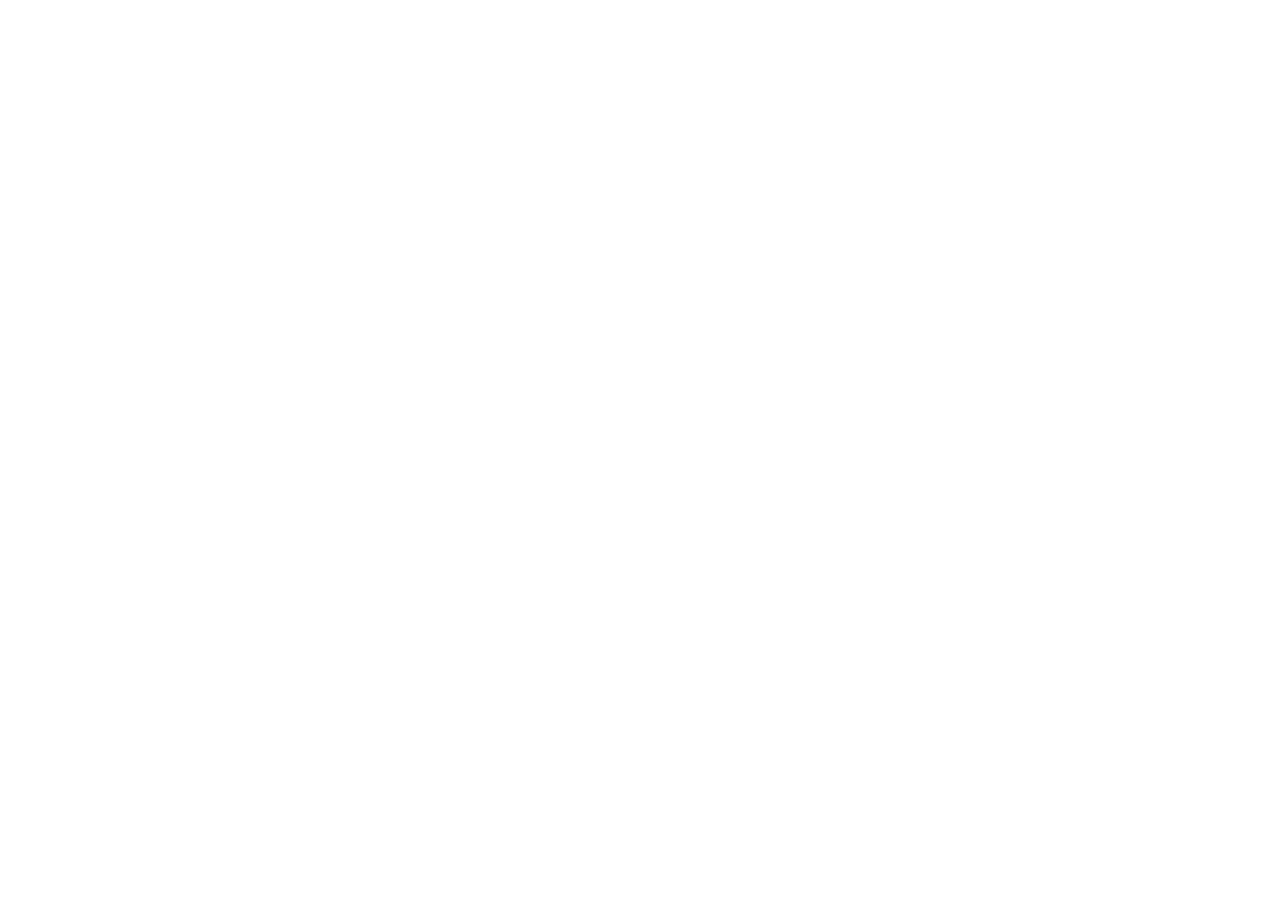
==== external/gamedayAnalytics/index.html @ d35e4c06 "Yahtzee Cleanup" ====
<!DOCTYPE html>
<html lang="en">
<head>
    <meta charset="UTF-8">
    <meta http-equiv="X-UA-Compatible" content="IE=edge">
    <meta name="viewport" content="width=device-width, initial-scale=1.0">
    <title>Document</title>
</head>
<body>
    
</body>
</html>
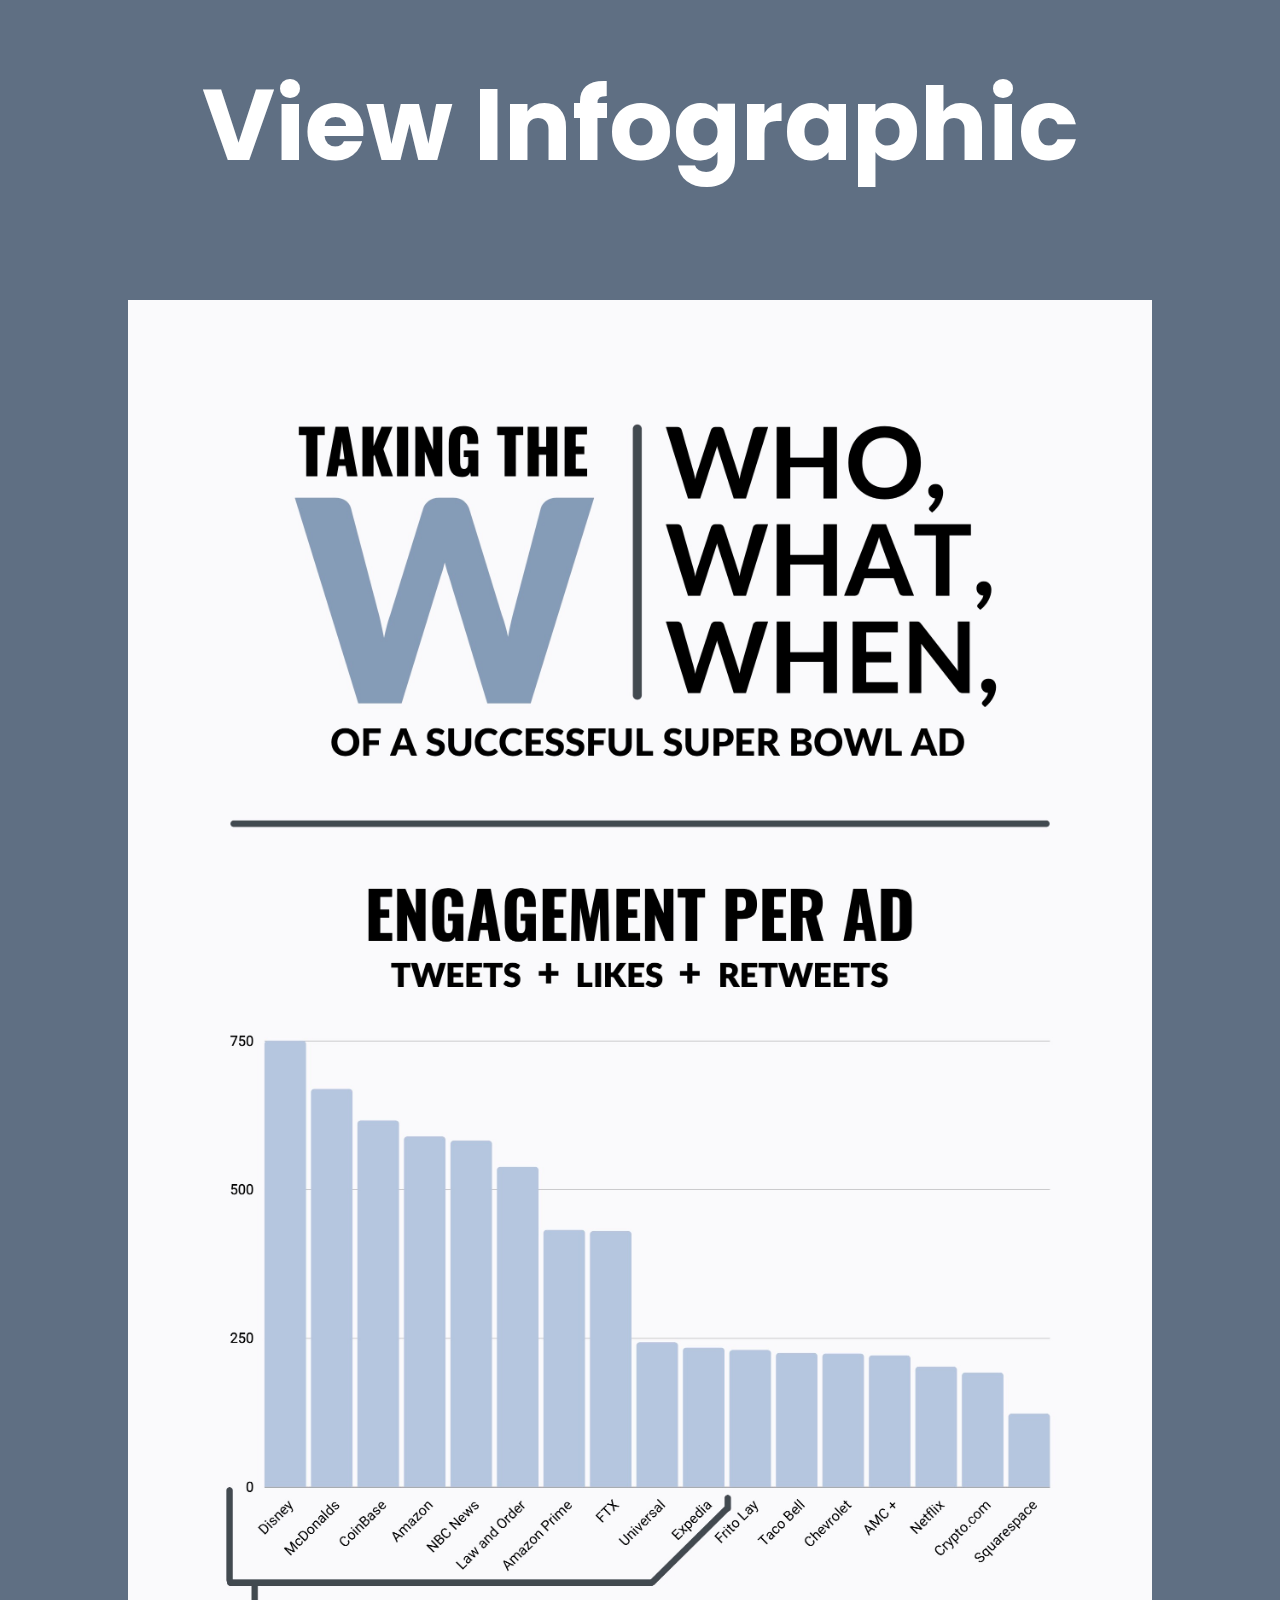
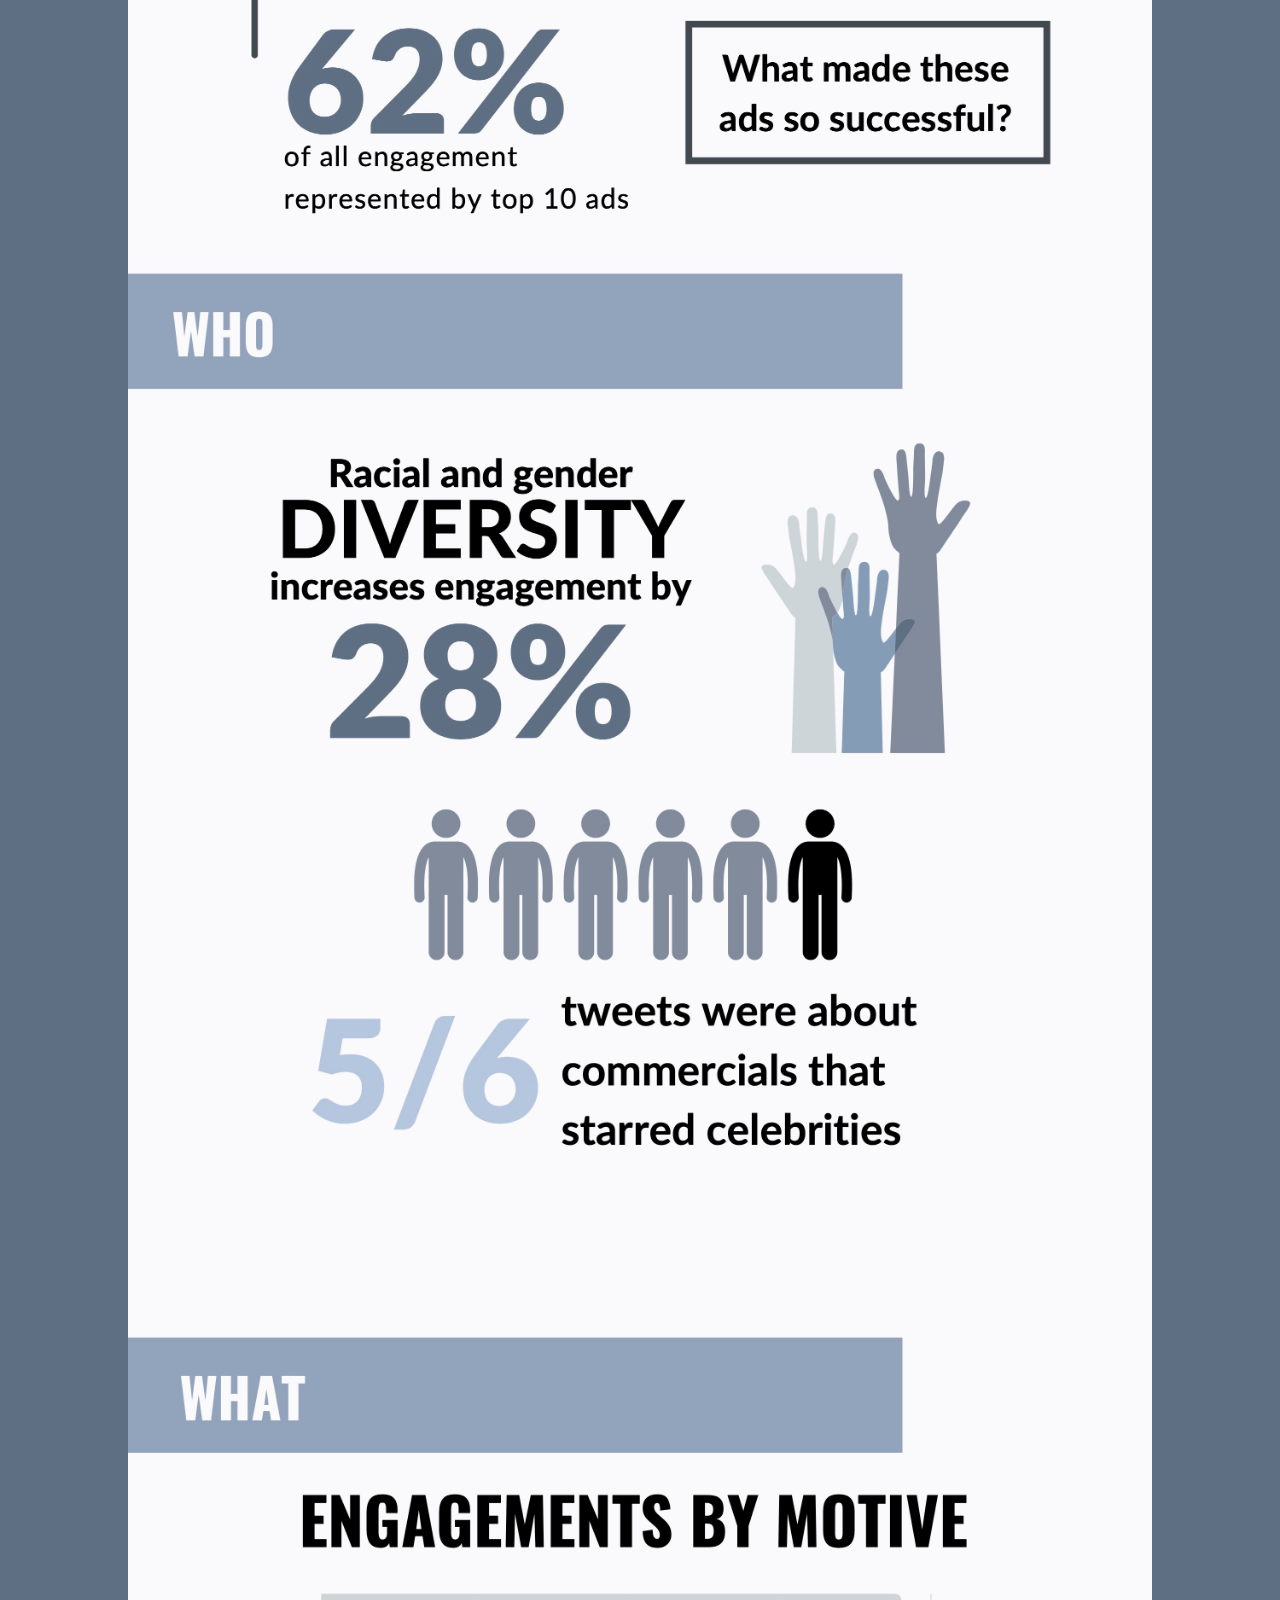
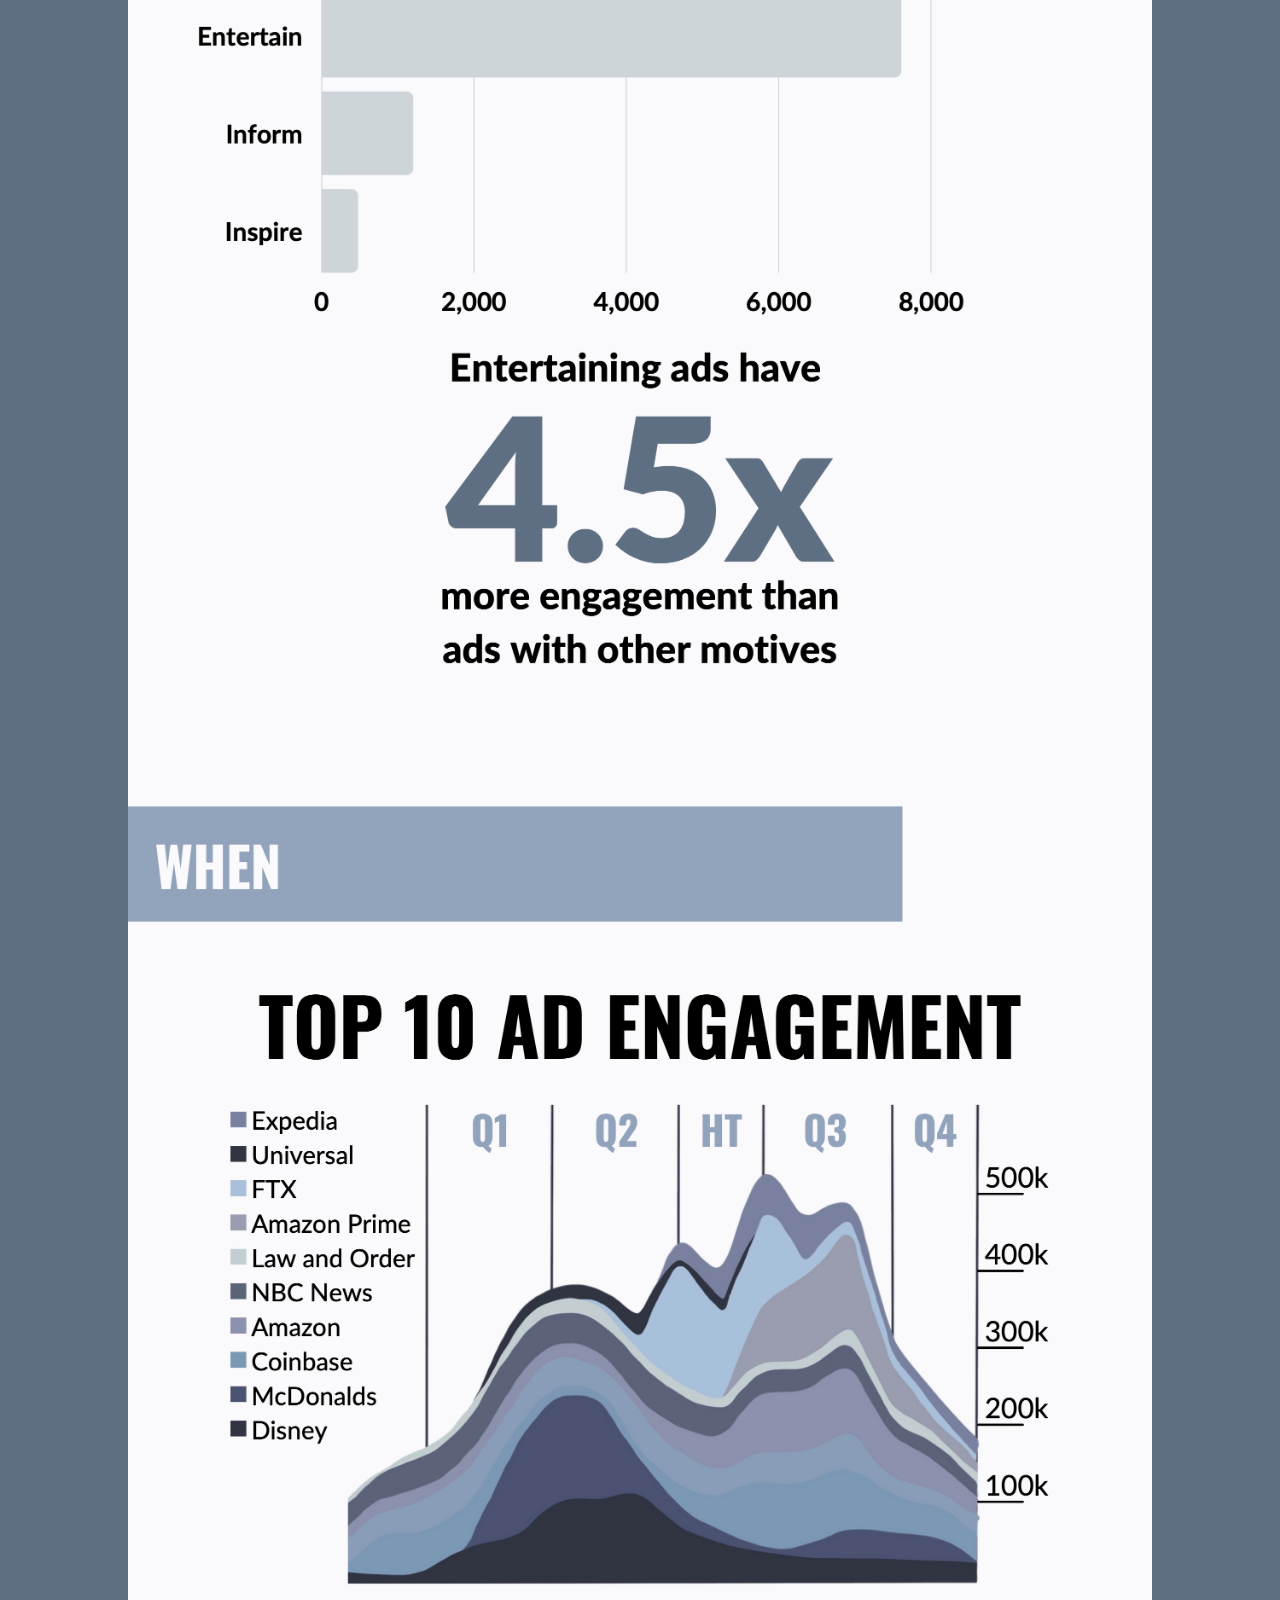
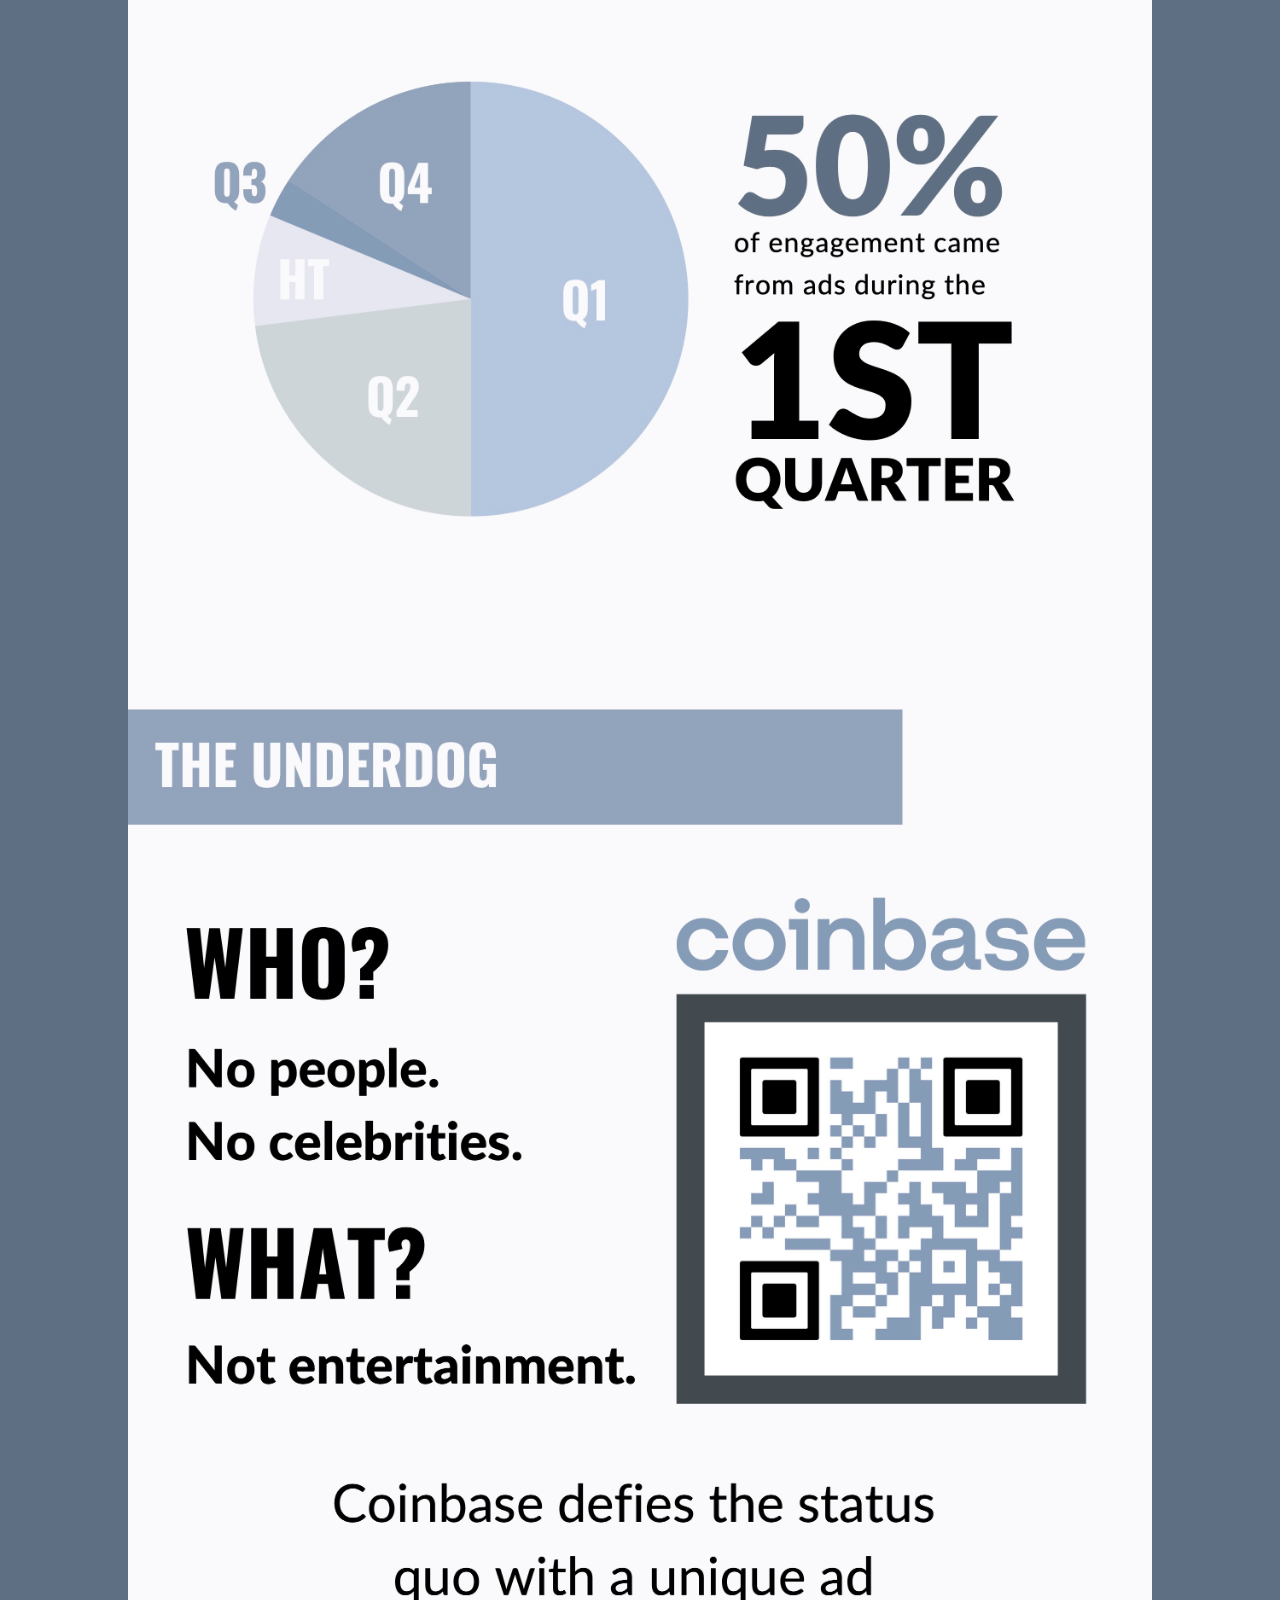
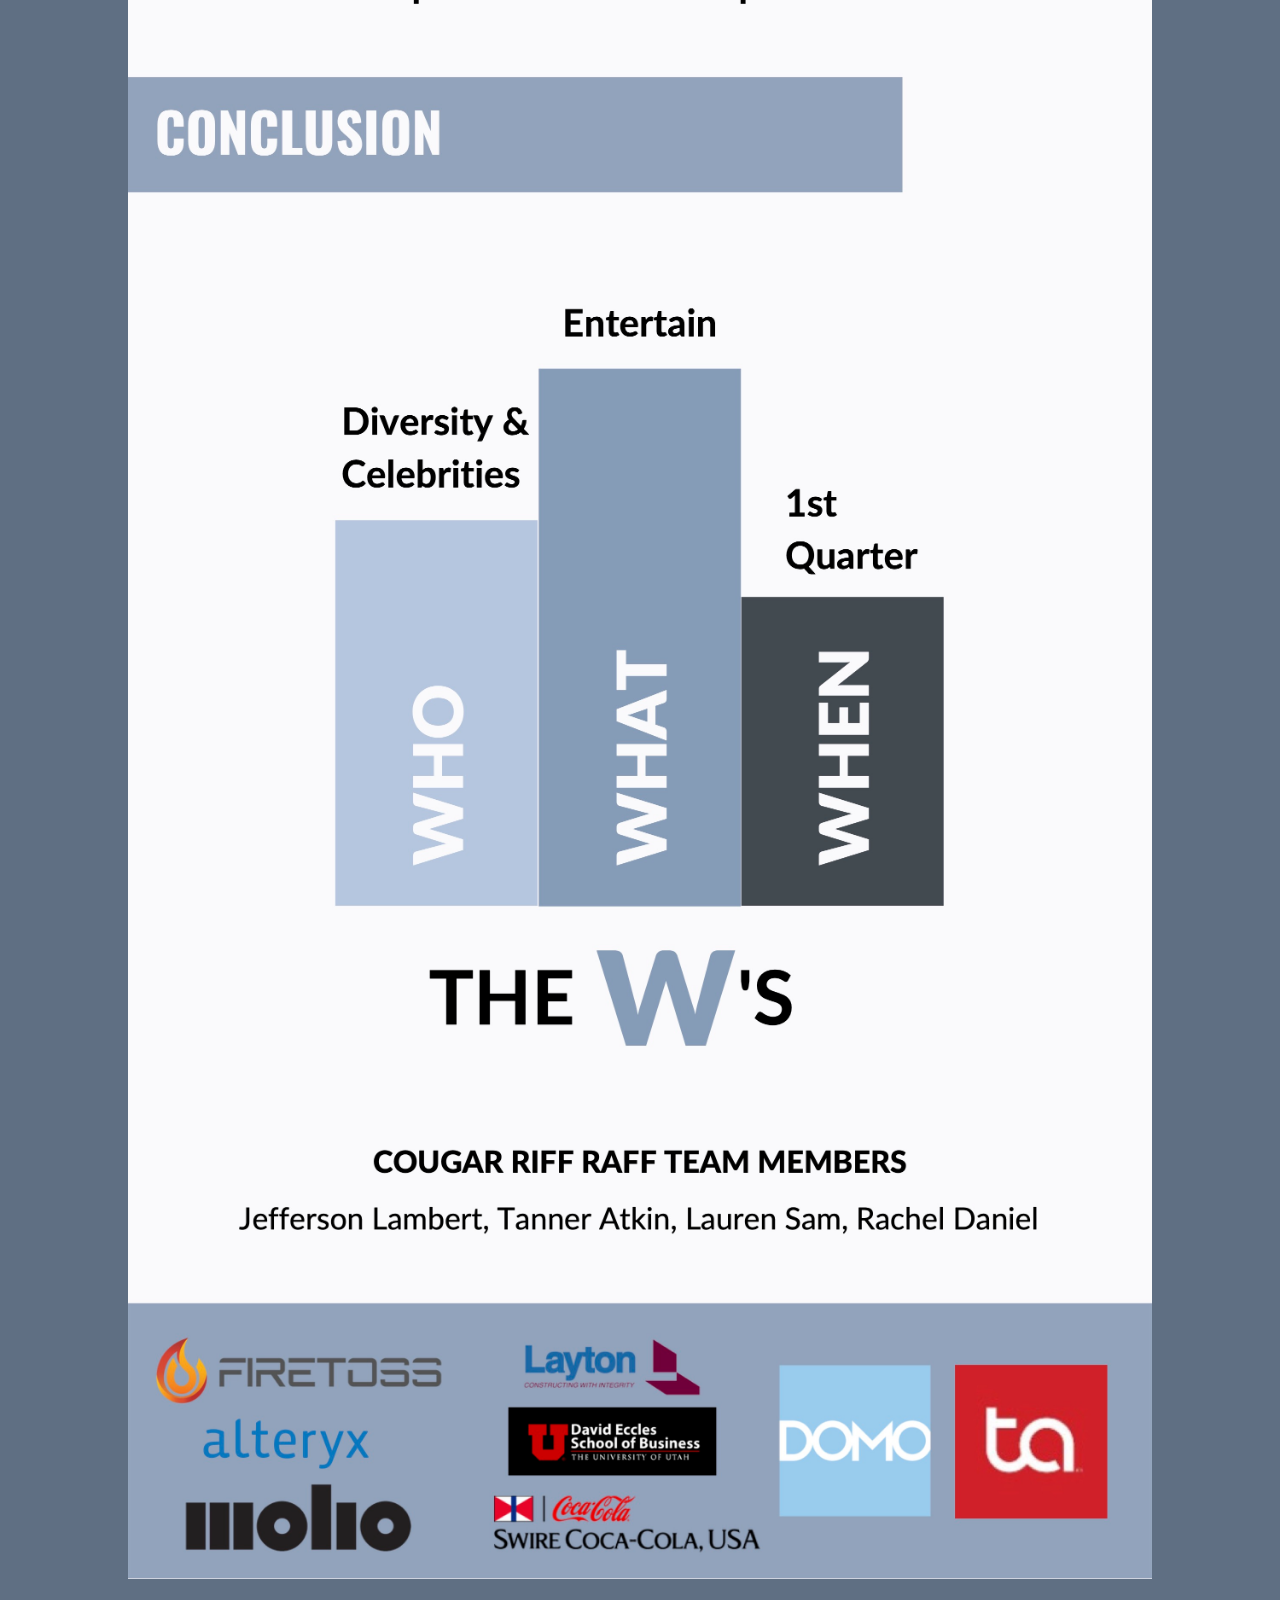
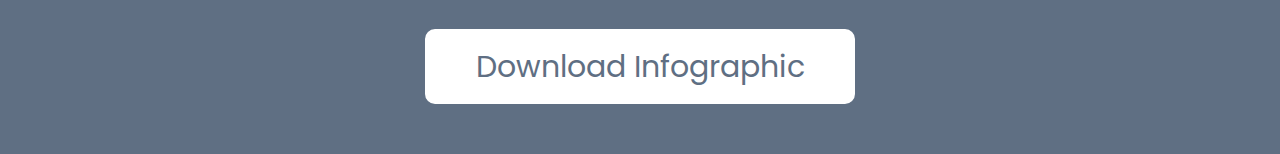
==== commit 1e9d7cc4: "External Pages Somewhat Working" ====
--- a/external/gamedayAnalytics/index.html
+++ b/external/gamedayAnalytics/index.html
@@ -4,9 +4,67 @@
     <meta charset="UTF-8">
     <meta http-equiv="X-UA-Compatible" content="IE=edge">
     <meta name="viewport" content="width=device-width, initial-scale=1.0">
-    <title>Document</title>
+    <title>Gameday Data Analytics Challenge</title>
+    <link rel="icon" href="../../root/images/favicon.png">
+    <!-- Google Fonts -->
+    <link rel="stylesheet" href="https://fonts.googleapis.com/icon?family=Material+Icons">
+    <link rel="preconnect" href="https://fonts.gstatic.com" crossorigin>
+    <link href="https://fonts.googleapis.com/css2?family=Poppins:wght@500;800&display=swap" rel="stylesheet">
+    <style>
+        html{
+            background-color: #5F6F83;
+        }
+        body{
+            margin: 0px;
+        }
+        h1, a{
+            font-family: 'Poppins', sans-serif;
+        }
+        .infographic{
+            width: 80%;
+            display: block;
+            margin: auto;
+        }
+        h1{
+            margin: 50px auto 100px auto;
+            text-align: center;
+            font-size: 100px;
+            color: white;
+        }
+        a{
+            display: block;
+            width: 400px;
+            height: 45px;
+            font-size: 30px;
+            padding: 10px;
+            background-color: white;
+            color: #5F6F83;
+            border-radius: 10px;
+            text-align: center;
+            text-decoration: none;
+            margin: 50px auto;
+            border: 5px solid white;
+            transition: 0.3s;
+        }
+        a:hover{
+            border: 5px solid white;
+            background-color: #5F6F83;
+            color: white;
+        }
+
+        /* MOBILE */
+        @media only screen and (max-width: 1000px) {
+        h1{
+            font-size: 60px;
+        }
+        }
+    </style>
 </head>
 <body>
-    
+    <h1>View Infographic</h1>
+    <img class="infographic" src="infographic.jpg">
+    <img class="infographic"  src="infographic2.jpg">
+    <img class="infographic"  src="infographic3.jpg">
+    <a class="button" href="infographic.pdf" download target="_blank">Download Infographic</a>
 </body>
 </html>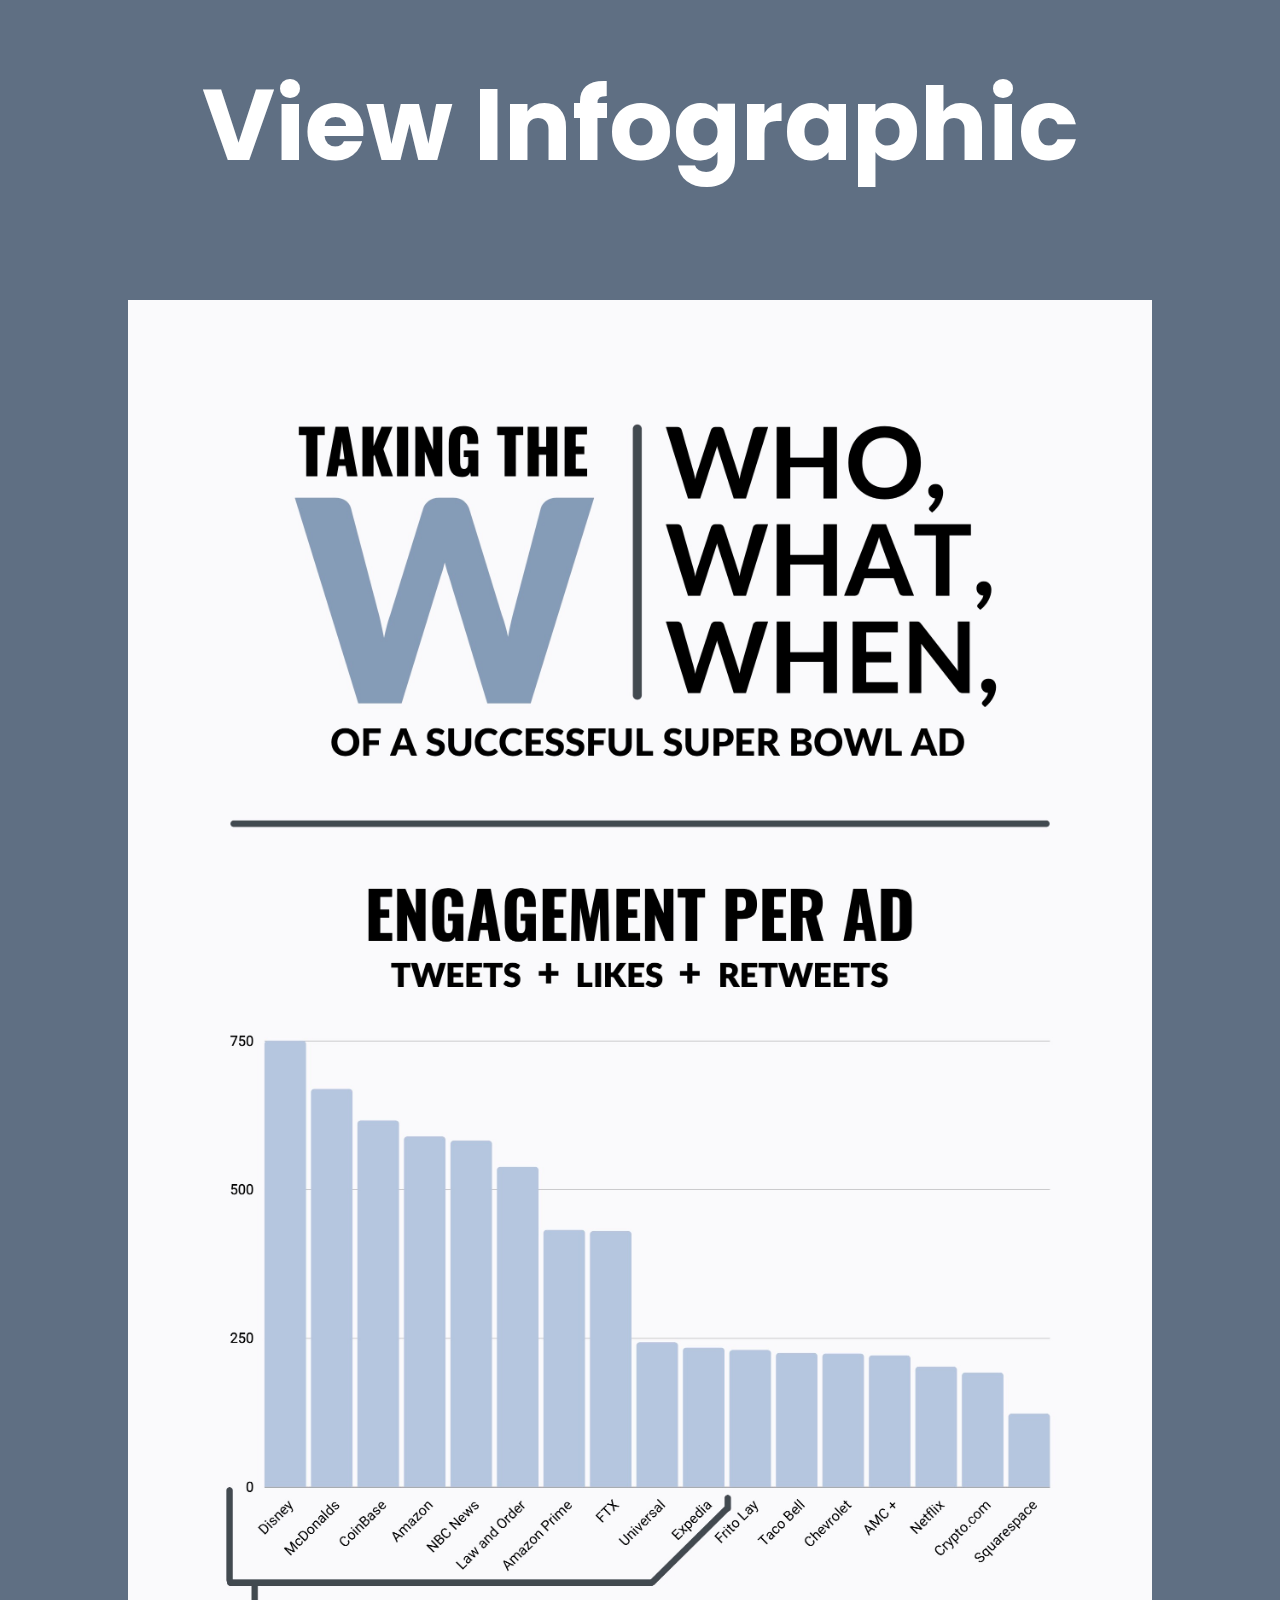
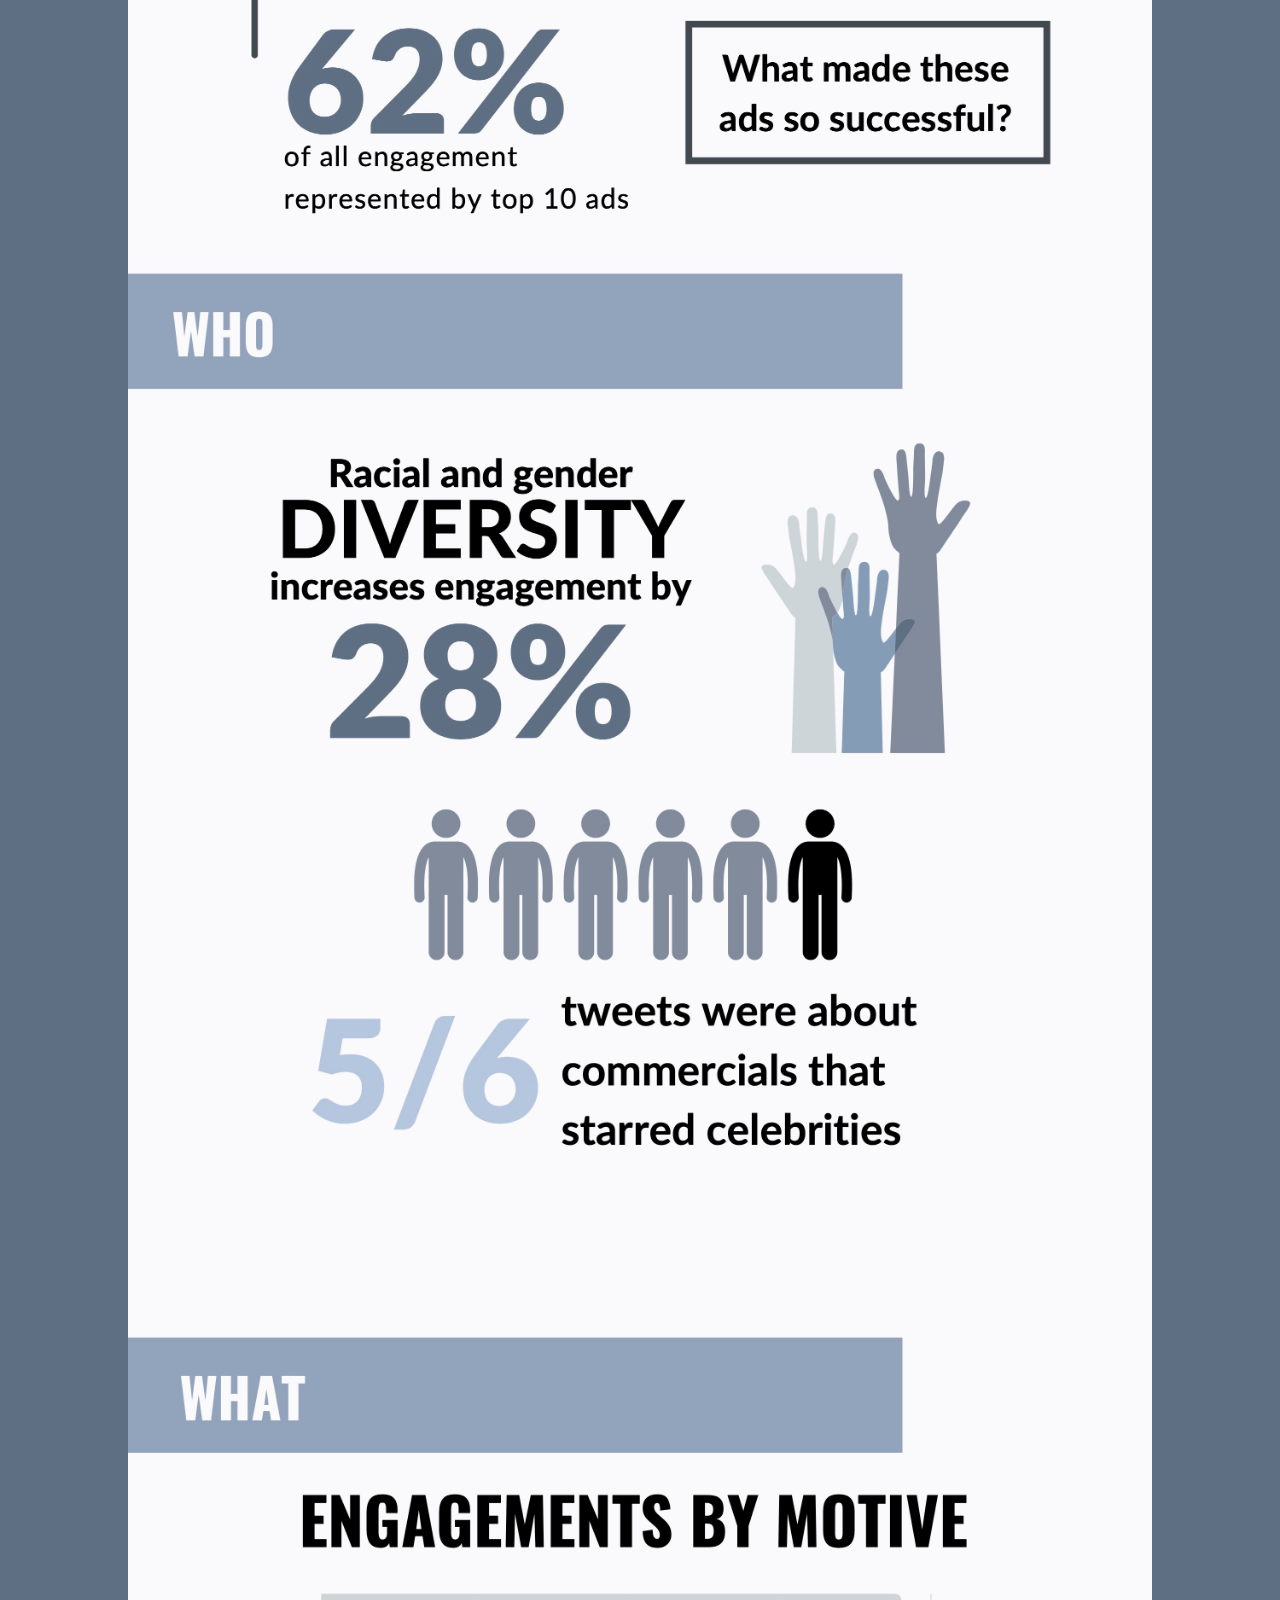
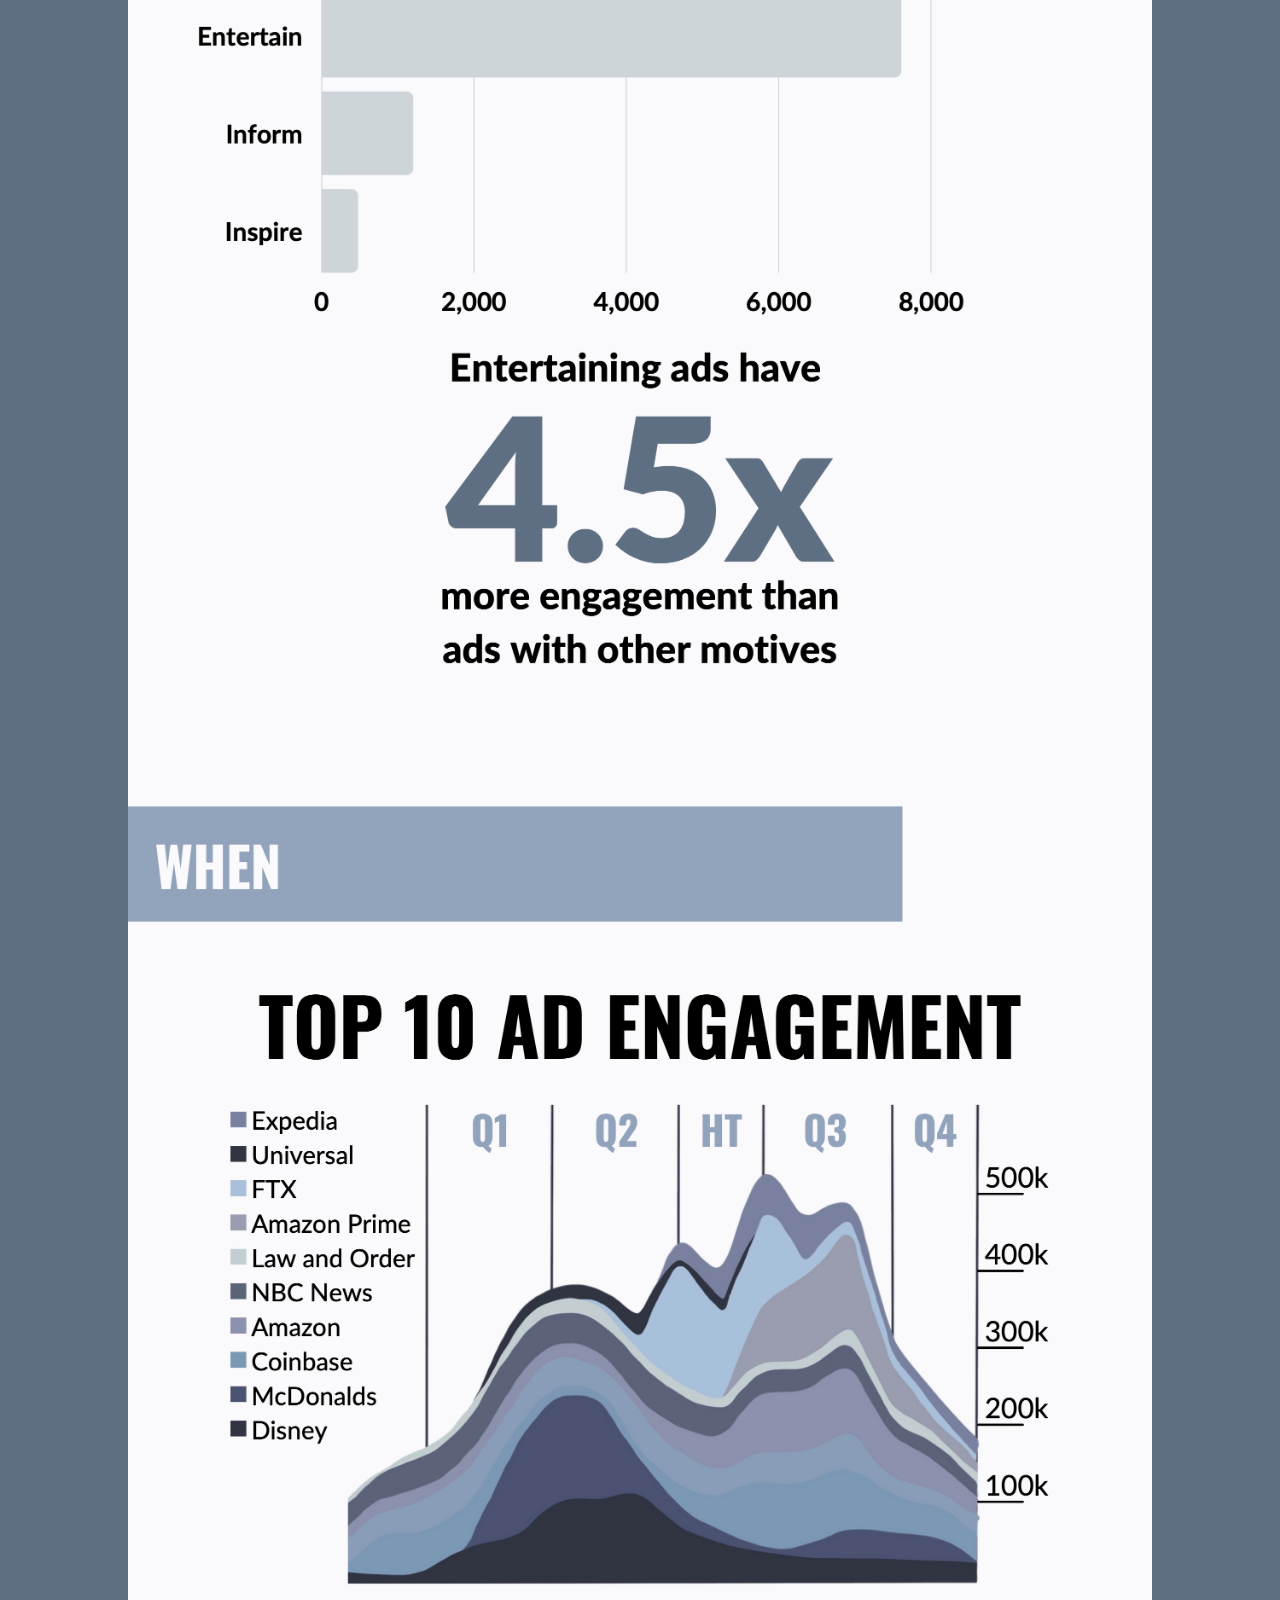
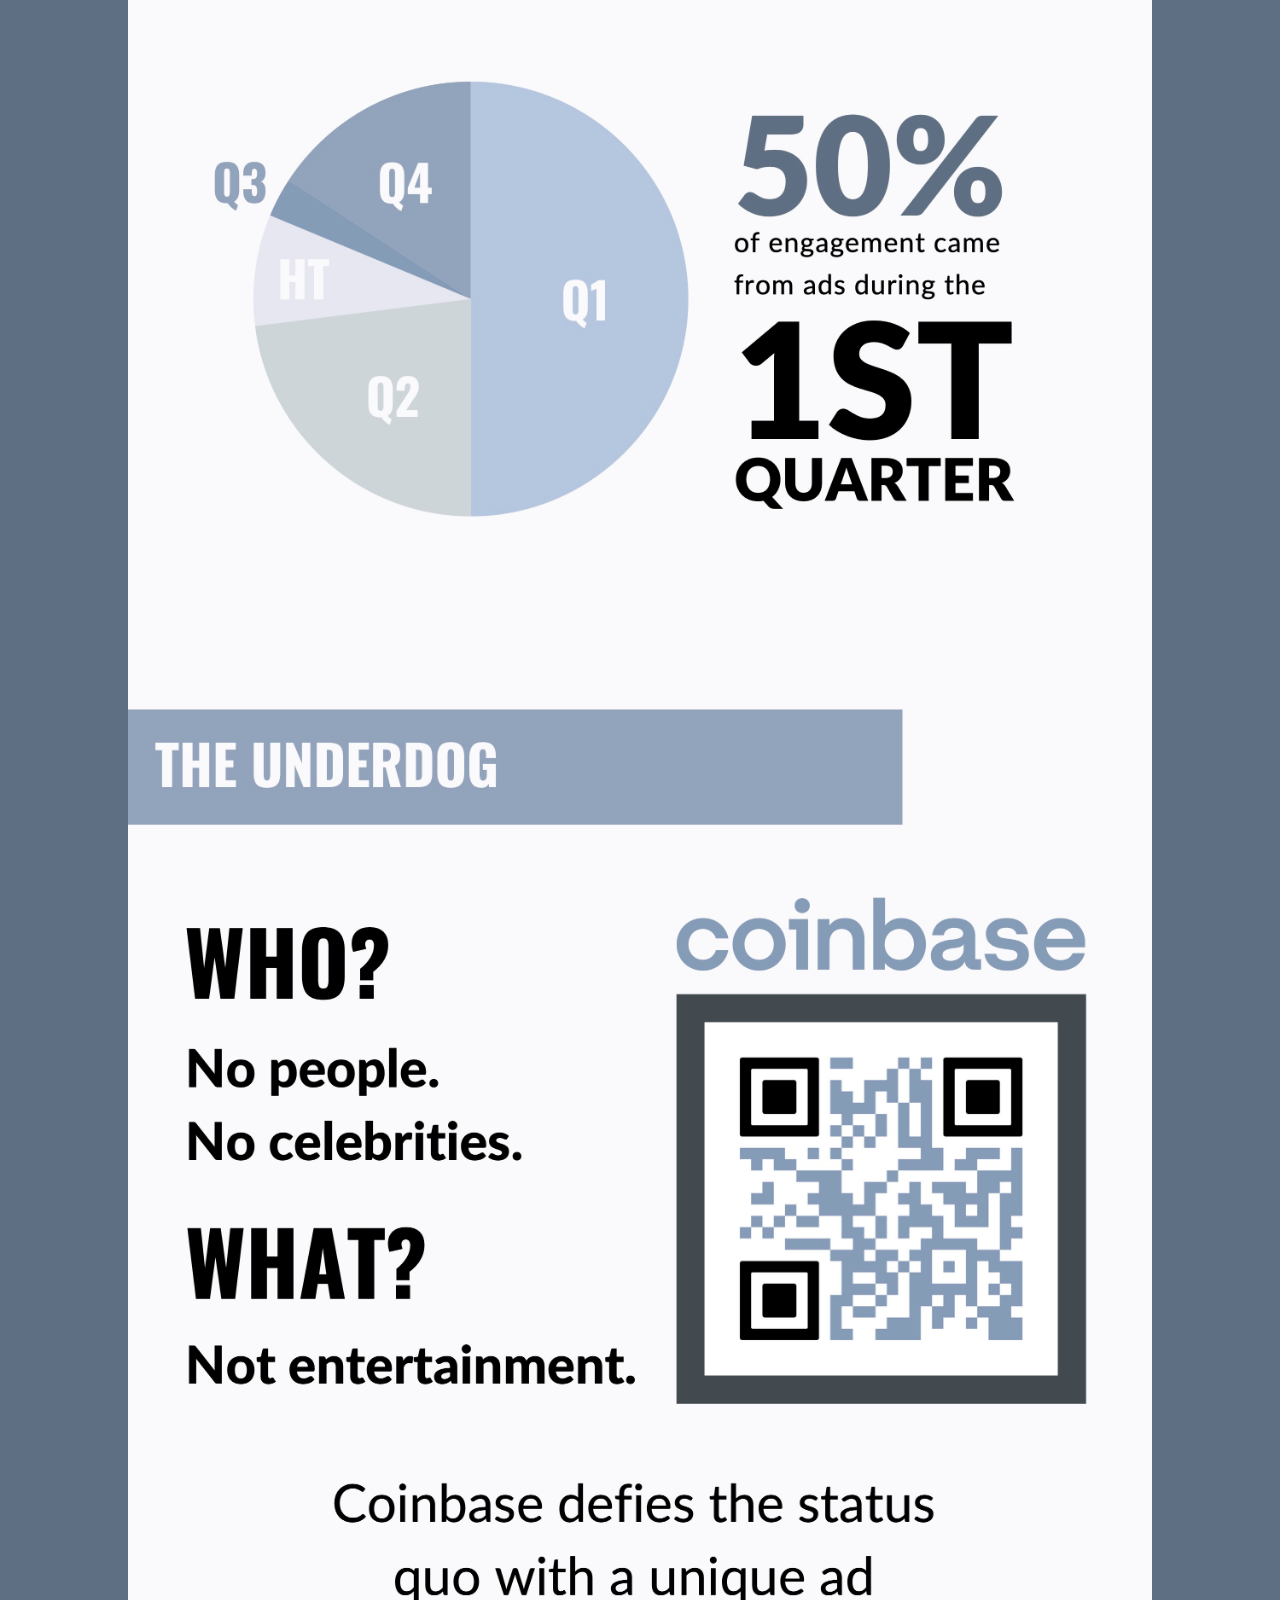
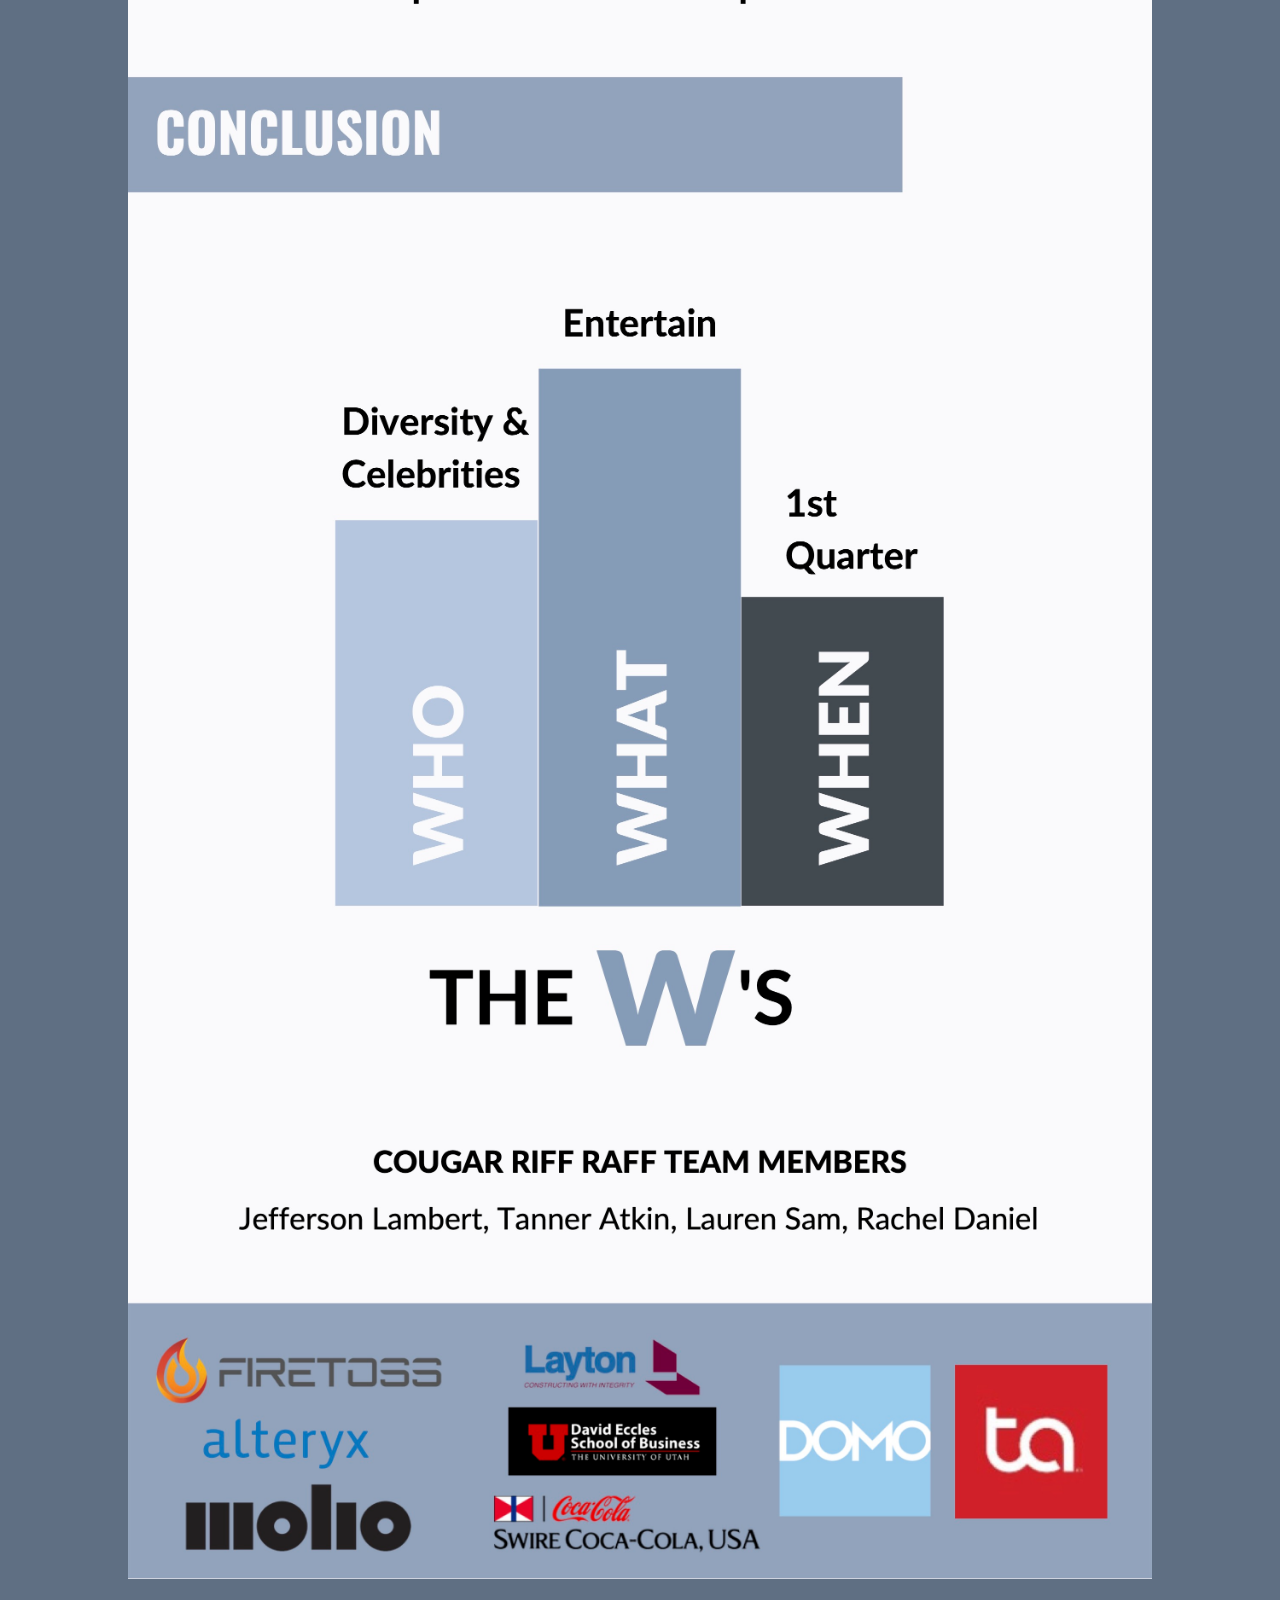
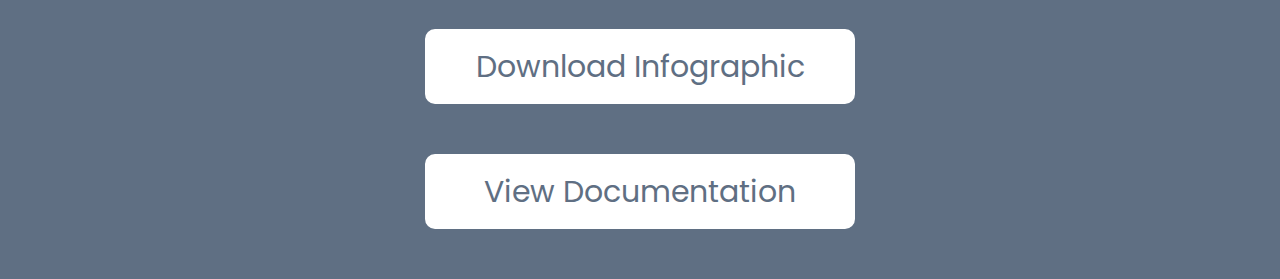
==== commit 5e3c5f98: "Portfolio Links and Mobile Fixes" ====
--- a/external/gamedayAnalytics/index.html
+++ b/external/gamedayAnalytics/index.html
@@ -66,5 +66,6 @@
     <img class="infographic"  src="infographic2.jpg">
     <img class="infographic"  src="infographic3.jpg">
     <a class="button" href="infographic.pdf" download target="_blank">Download Infographic</a>
+    <a class="button" href="white_paper.pdf" download target="_blank">View Documentation</a>
 </body>
 </html>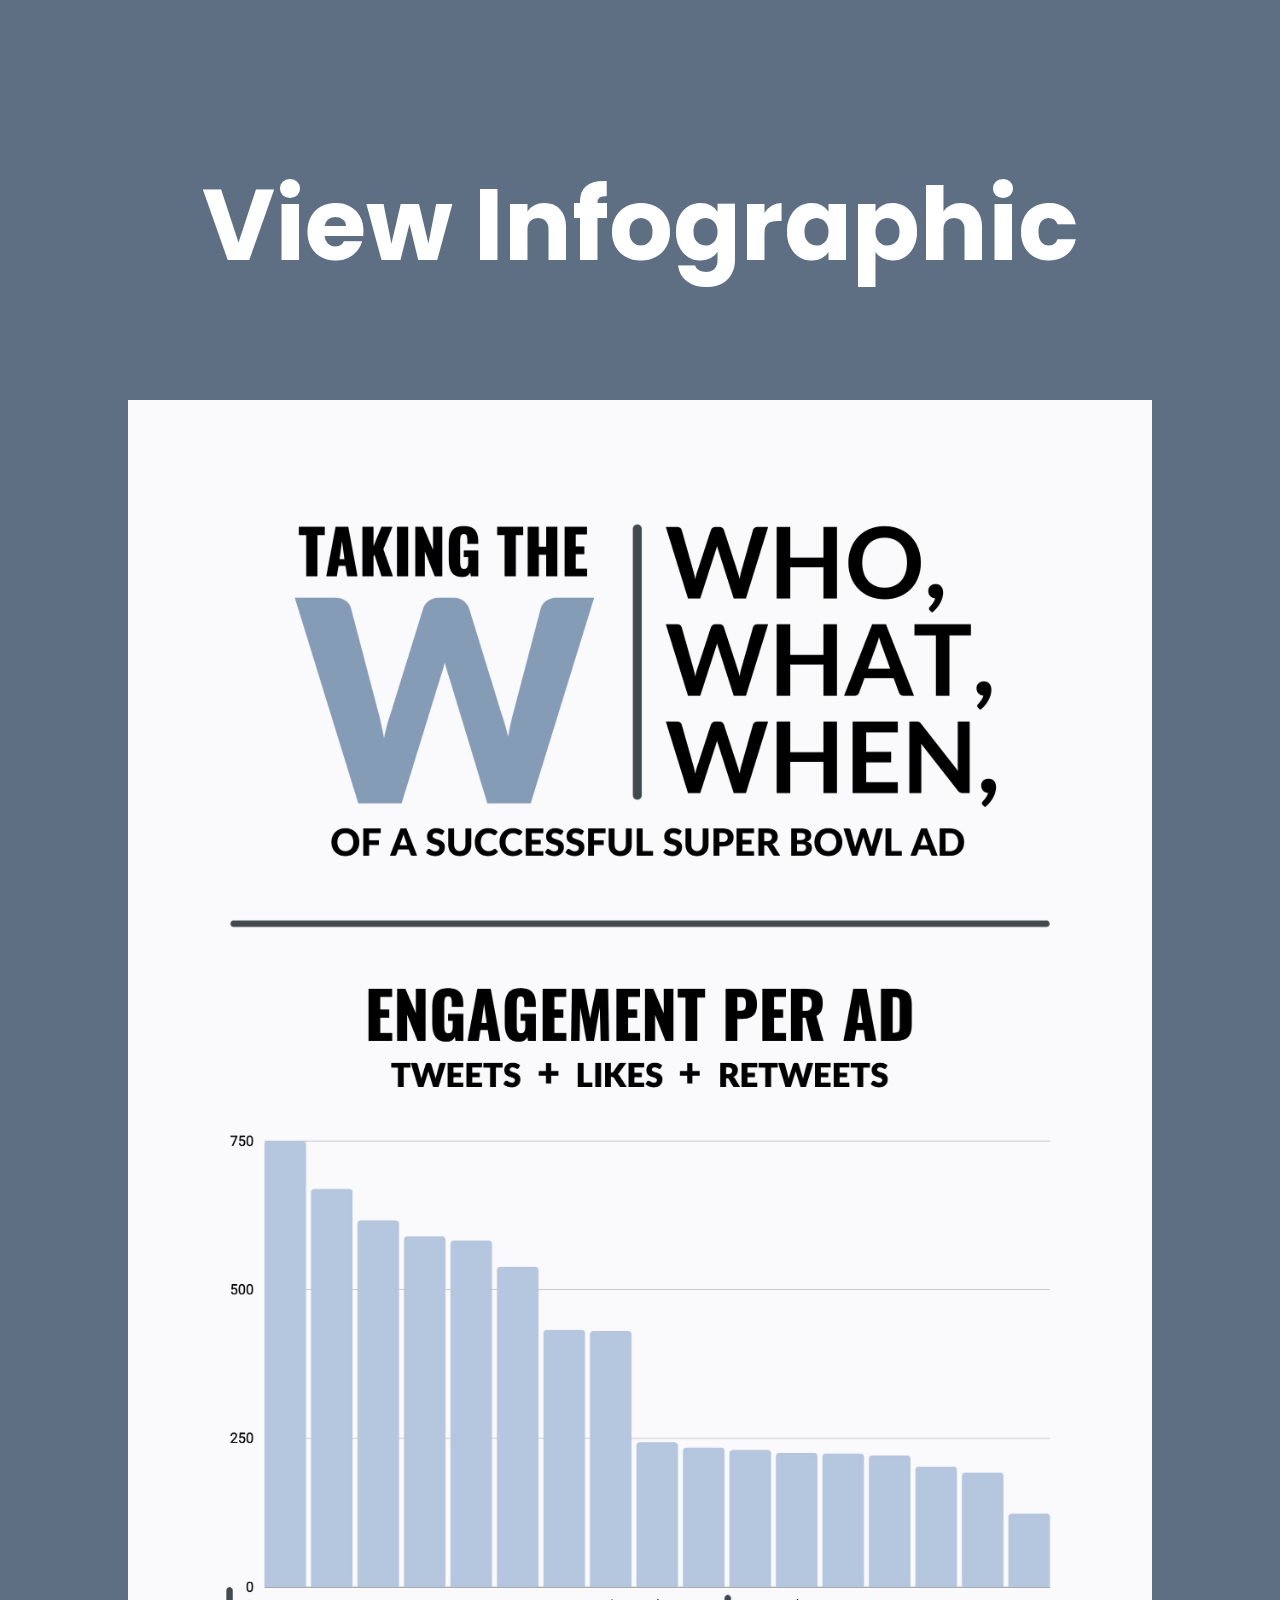
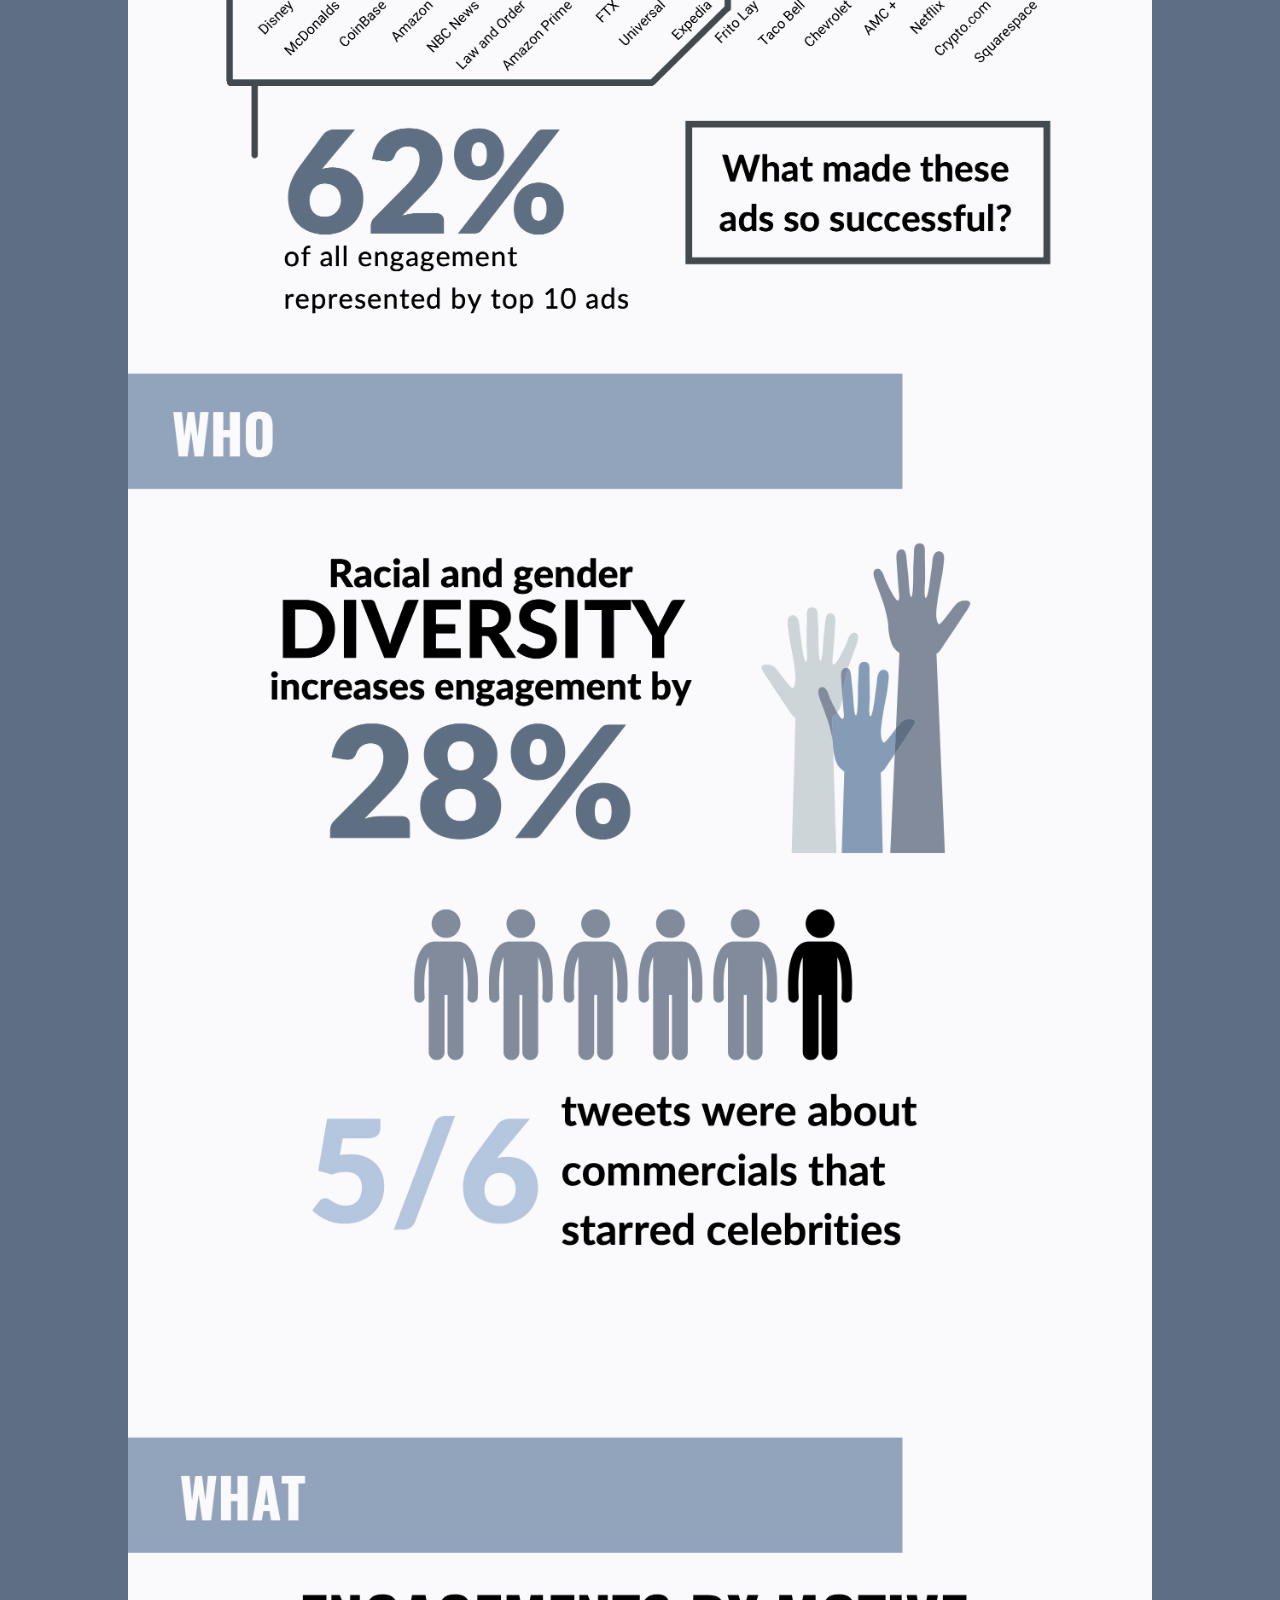
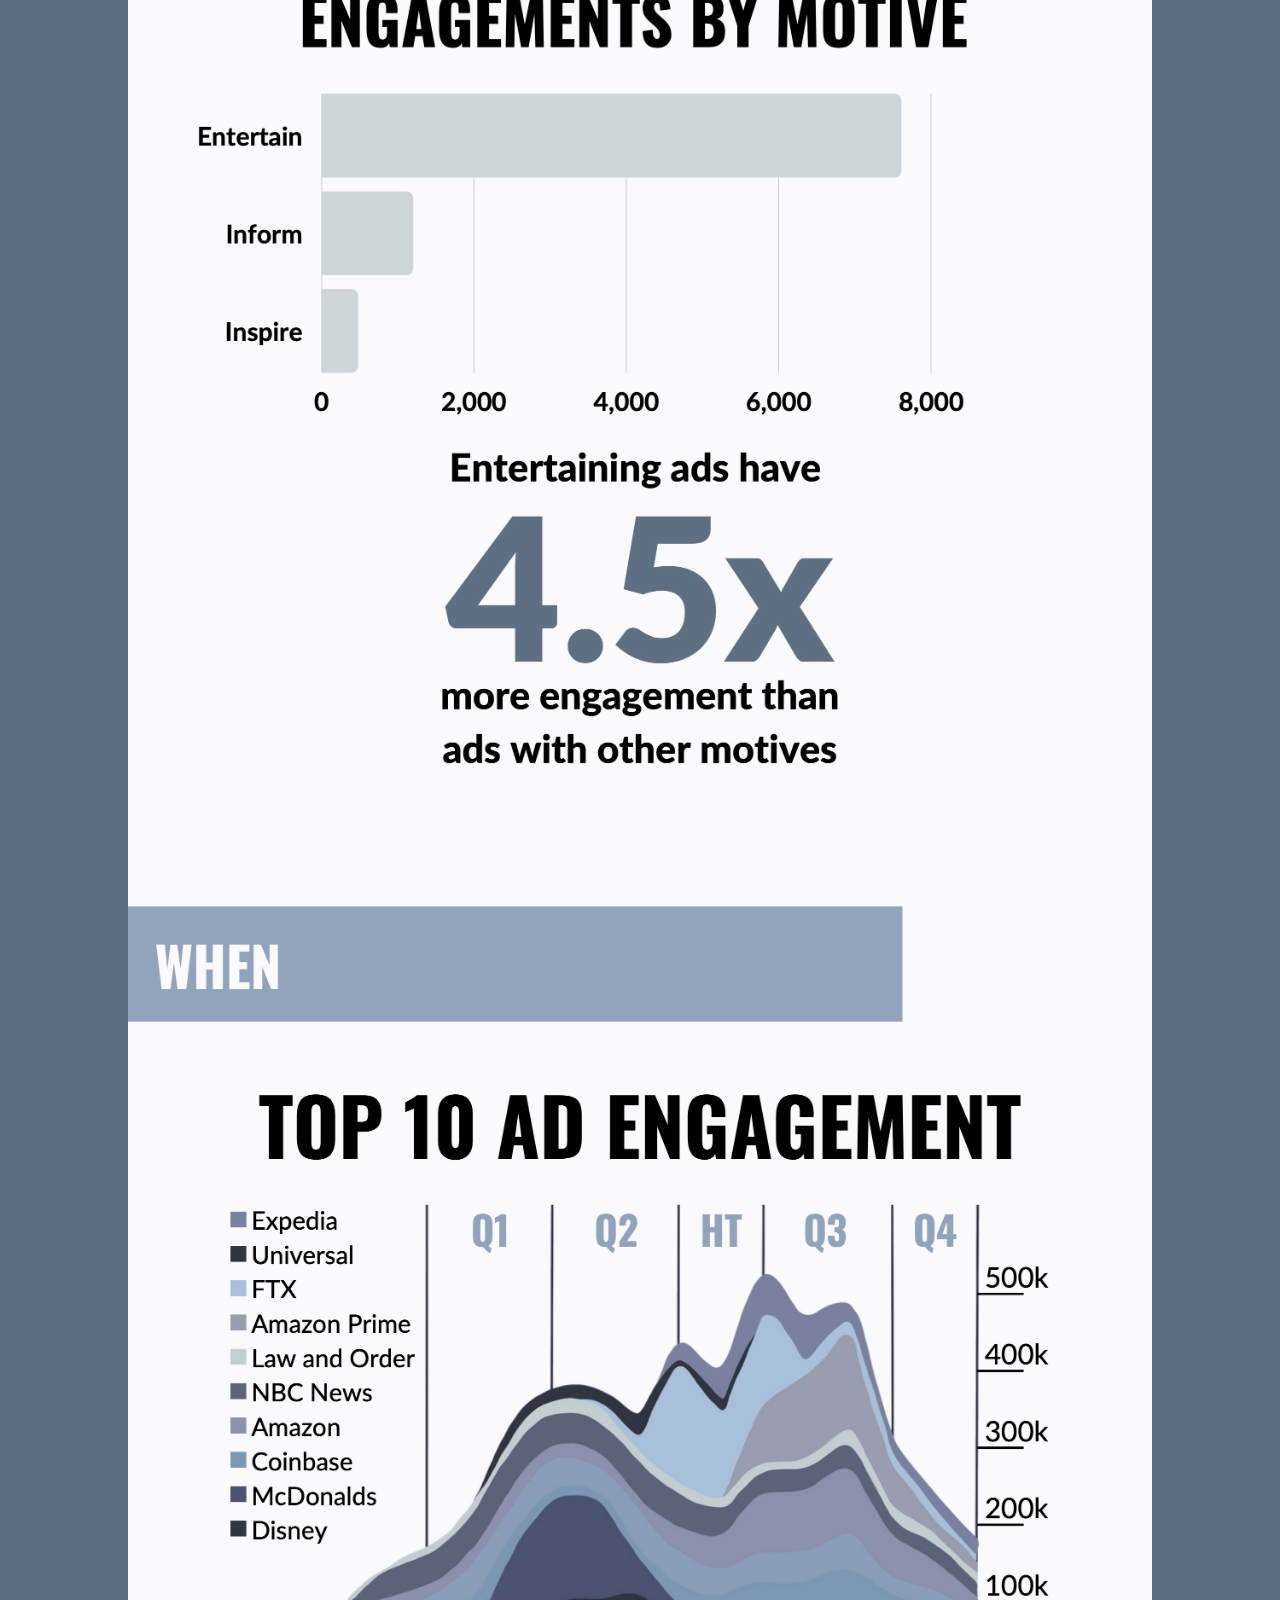
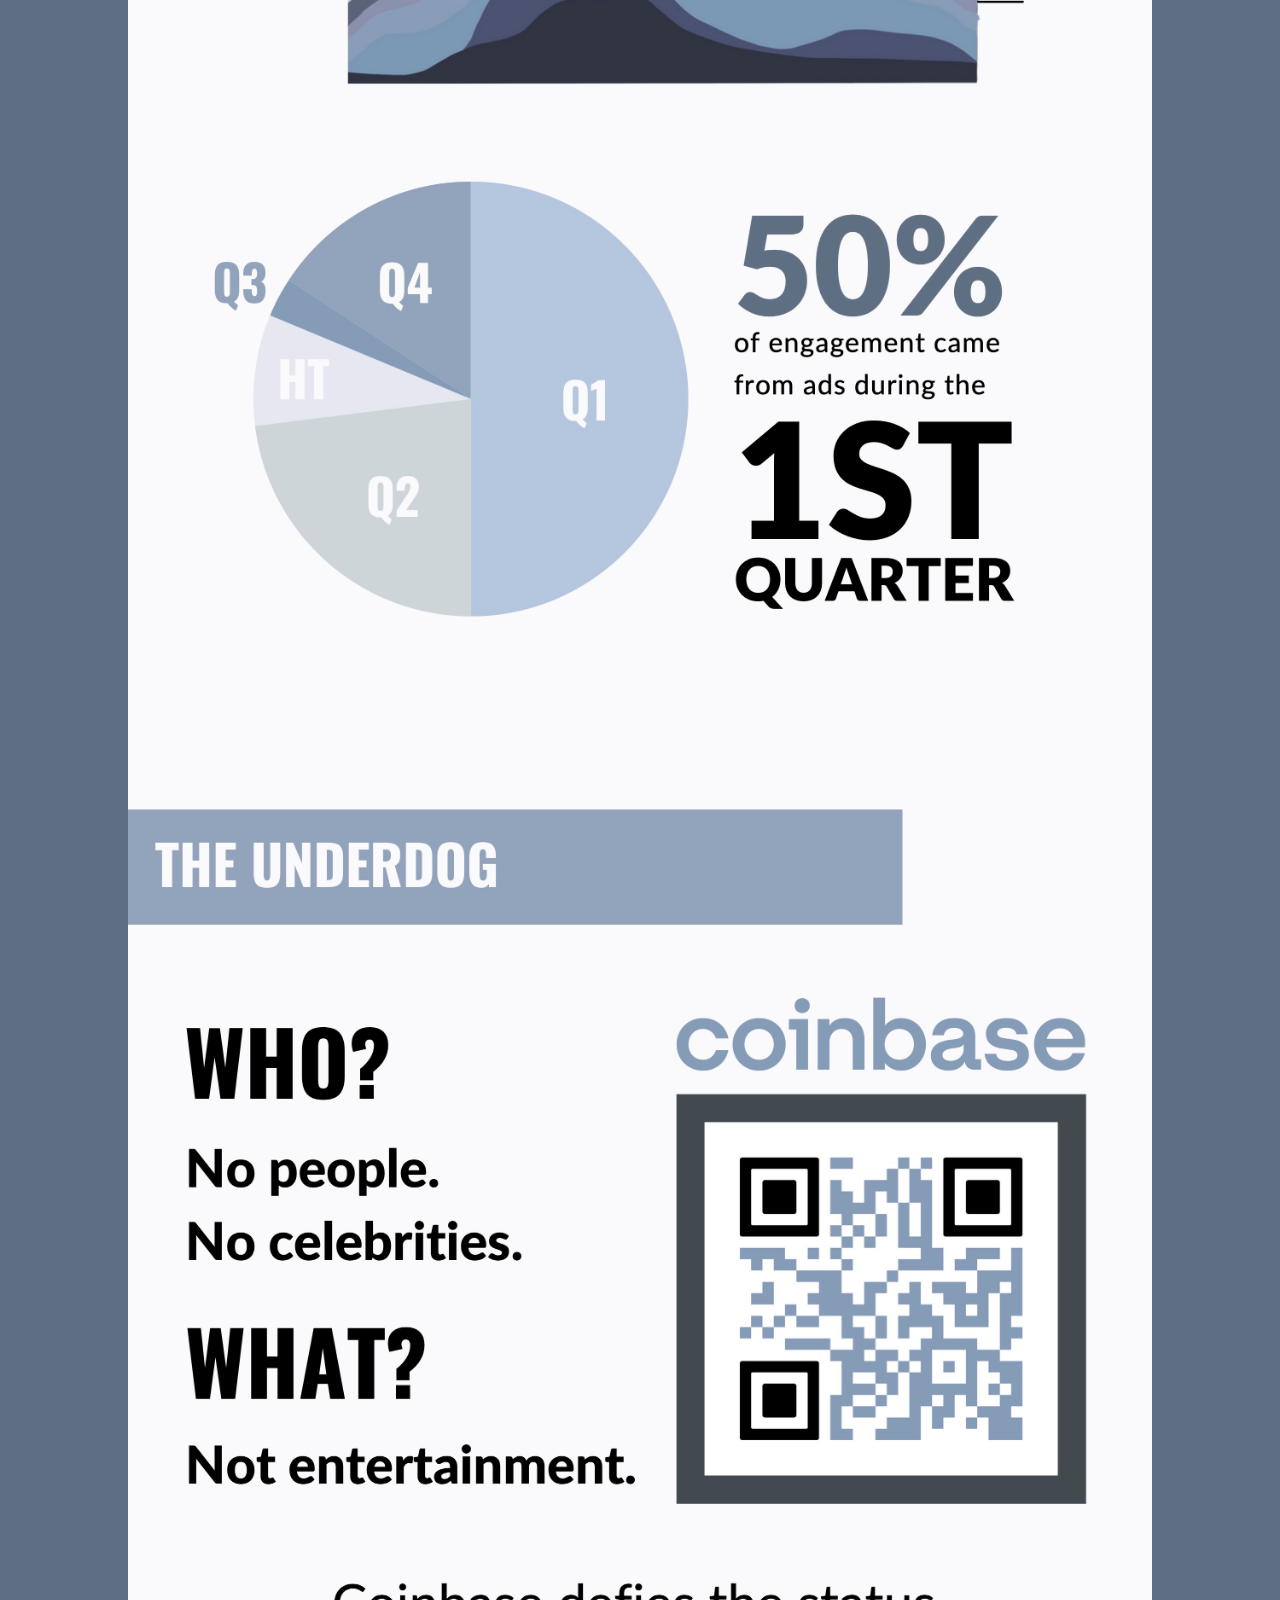
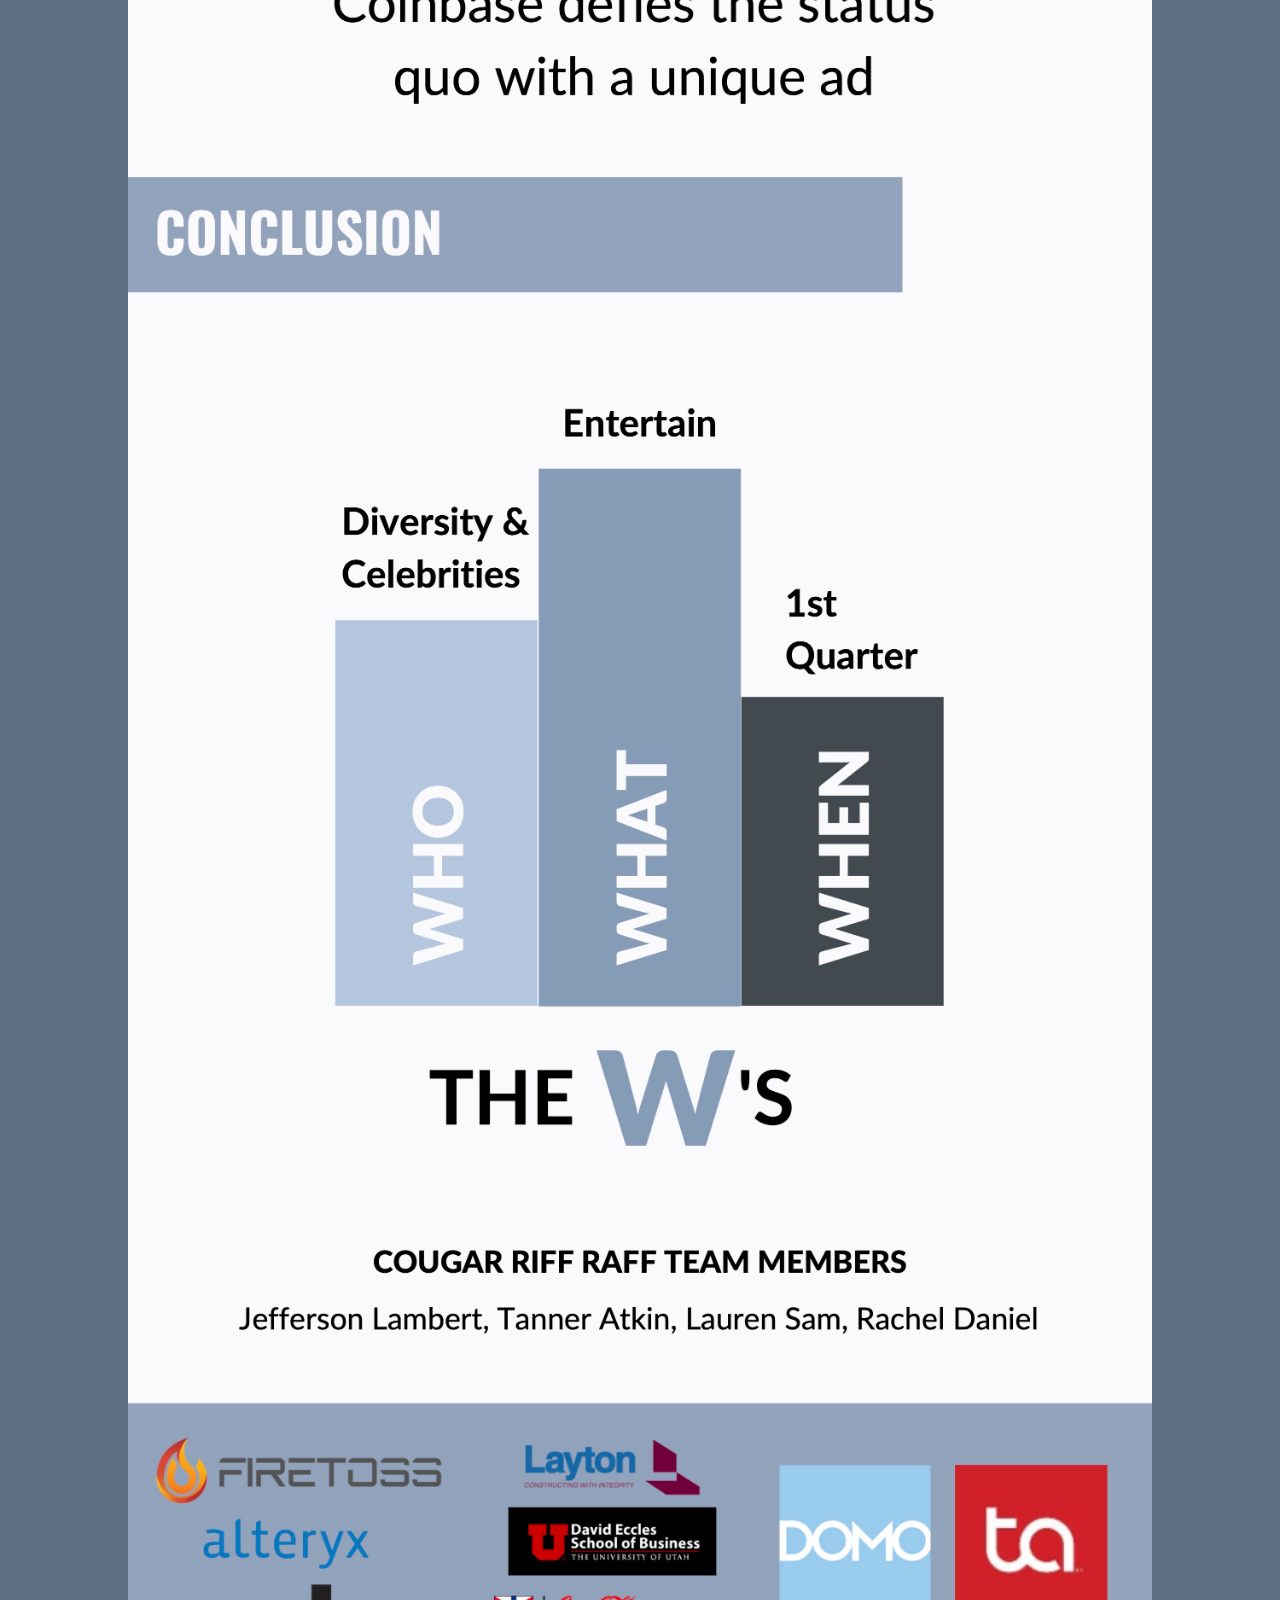
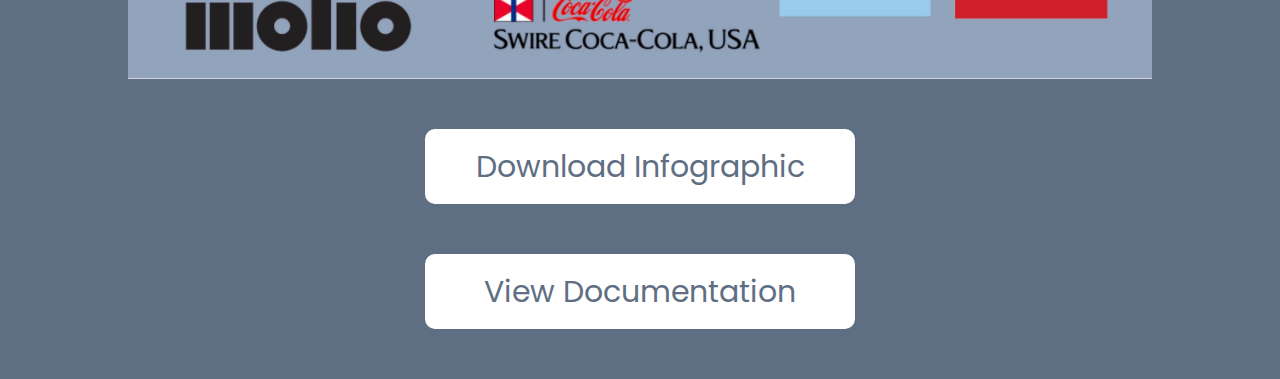
==== commit ced7d479: "View Code Page Created" ====
--- a/external/gamedayAnalytics/index.html
+++ b/external/gamedayAnalytics/index.html
@@ -26,7 +26,7 @@
             margin: auto;
         }
         h1{
-            margin: 50px auto 100px auto;
+            margin: 150px auto 100px auto;
             text-align: center;
             font-size: 100px;
             color: white;
@@ -62,9 +62,9 @@
 </head>
 <body>
     <h1>View Infographic</h1>
-    <img class="infographic" src="infographic.jpg">
-    <img class="infographic"  src="infographic2.jpg">
-    <img class="infographic"  src="infographic3.jpg">
+    <img class="infographic" src="images/infographic.jpg">
+    <img class="infographic"  src="images/infographic2.jpg">
+    <img class="infographic"  src="images/infographic3.jpg">
     <a class="button" href="infographic.pdf" download target="_blank">Download Infographic</a>
     <a class="button" href="white_paper.pdf" download target="_blank">View Documentation</a>
 </body>
